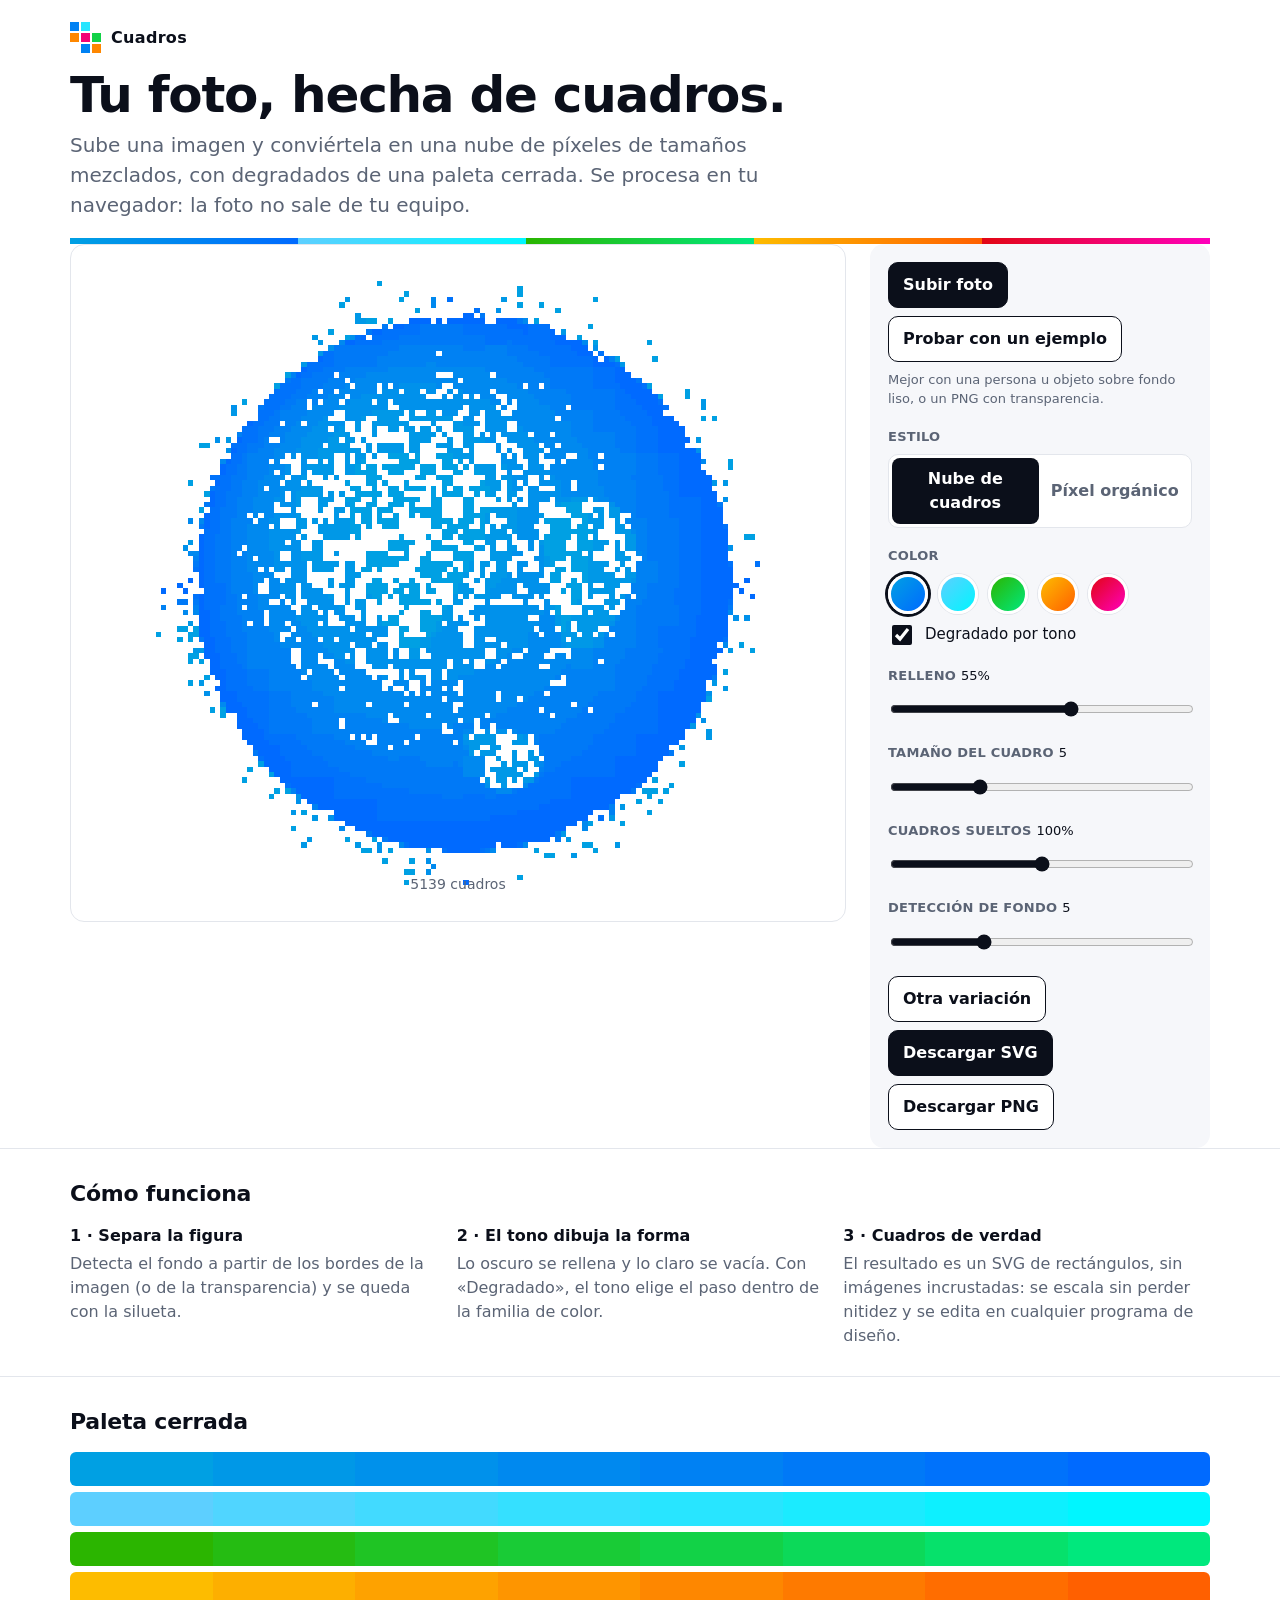
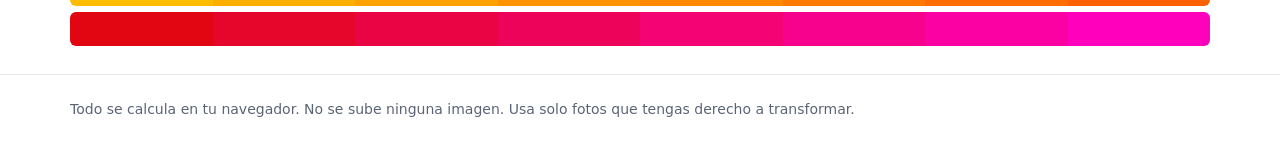
==== landing/index.html @ aa79e7e4 "Landing estatica: sube una foto y descarga SVG/PNG (nube de cuadros y pixel organico) Co-Authored-By" ====
<!doctype html>
<html lang="es">
<head>
<meta charset="utf-8">
<meta name="viewport" content="width=device-width, initial-scale=1">
<title>Cuadros · convierte tu foto en una nube de píxeles</title>
<meta name="description" content="Sube una foto y conviértela en una nube de cuadros o en un retrato de píxeles de tamaños mezclados, con una paleta cerrada de degradados. Se procesa en tu navegador y se descarga en SVG o PNG.">
<style>
  :root{
    --bg:#fff; --ink:#0b0f1a; --muted:#5b6475; --line:#e3e6ec; --panel:#f6f7fa;
    --azul:#0081f3; --cian:#35e0ff; --verde:#12d247; --naranja:#fe7a00; --magenta:#f7028c;
  }
  *{box-sizing:border-box}
  html{-webkit-text-size-adjust:100%}
  body{margin:0;background:var(--bg);color:var(--ink);font:16px/1.5 system-ui,-apple-system,"Segoe UI",Roboto,sans-serif}
  a{color:inherit}
  .wrap{max-width:1180px;margin:0 auto;padding:0 20px}
  header{padding:22px 0 0}
  .marca{display:flex;align-items:center;gap:10px;font-weight:700;letter-spacing:.02em}
  .marca i{display:grid;grid-template-columns:repeat(3,9px);grid-auto-rows:9px;gap:2px}
  .marca i b{display:block}
  h1{font-size:clamp(30px,4.6vw,50px);line-height:1.05;letter-spacing:-.025em;margin:16px 0 8px}
  .lead{font-size:clamp(17px,2vw,20px);color:var(--muted);max-width:56ch;margin:0 0 6px}
  .franja{display:flex;height:6px;margin:18px 0 0}
  .franja span{flex:1}
  main{padding:20px 0 36px}
  .app{display:grid;grid-template-columns:minmax(0,1fr) 340px;gap:24px;align-items:start}
  .lienzo{background:#fff;border:1px solid var(--line);border-radius:14px;min-height:420px;display:grid;place-items:center;padding:14px;position:relative;overflow:hidden}
  .lienzo img.res{max-width:100%;max-height:72vh;display:block;image-rendering:pixelated}
  .lienzo.arrastrando{outline:3px dashed var(--azul);outline-offset:-10px}
  .estado{position:absolute;inset:auto 12px 12px 12px;font-size:14px;color:var(--muted);text-align:center}
  .panel{background:var(--panel);border-radius:14px;padding:18px;display:grid;gap:18px}
  .grupo{display:grid;gap:8px}
  .grupo>label:not(.chk),.grupo>.t{font-size:13px;font-weight:600;letter-spacing:.02em;text-transform:uppercase;color:var(--muted)}
  .fila{display:flex;gap:8px;flex-wrap:wrap}
  button,select,input[type=file]::file-selector-button{font:inherit}
  .btn{appearance:none;border:1px solid var(--ink);background:var(--ink);color:#fff;border-radius:10px;padding:10px 14px;cursor:pointer;font-weight:600;min-height:44px}
  .btn.sec{background:#fff;color:var(--ink)}
  .btn:hover{opacity:.88}
  .btn:focus-visible,.sw:focus-visible,.tab:focus-visible,select:focus-visible,input:focus-visible{outline:3px solid var(--azul);outline-offset:2px}
  .tabs{display:grid;grid-template-columns:1fr 1fr;background:#fff;border:1px solid var(--line);border-radius:10px;padding:3px;gap:3px}
  .tab{appearance:none;border:0;background:transparent;border-radius:8px;padding:9px 6px;cursor:pointer;font-weight:600;color:var(--muted);min-height:40px}
  .tab[aria-selected=true]{background:var(--ink);color:#fff}
  .sws{display:flex;gap:10px}
  .sw{width:40px;height:40px;border-radius:50%;border:3px solid #fff;box-shadow:0 0 0 1px var(--line);cursor:pointer;padding:0}
  .sw[aria-pressed=true]{box-shadow:0 0 0 3px var(--ink)}
  input[type=range]{width:100%;accent-color:var(--ink);min-height:28px}
  select{width:100%;padding:10px;border-radius:10px;border:1px solid var(--line);background:#fff;min-height:44px}
  .chk{display:flex;gap:10px;align-items:center;font-size:15px}
  .chk input{width:20px;height:20px;accent-color:var(--ink)}
  .val{font-variant-numeric:tabular-nums;color:var(--ink);font-weight:500;text-transform:none;letter-spacing:0}
  .priv{font-size:13px;color:var(--muted);margin:0}
  .oculto{display:none!important}
  section.info{padding:28px 0;border-top:1px solid var(--line)}
  section.info h2{font-size:22px;margin:0 0 14px;letter-spacing:-.01em}
  .tres{display:grid;grid-template-columns:repeat(3,1fr);gap:20px}
  .tres p{margin:4px 0 0;color:var(--muted)}
  .tres b{display:block}
  .paleta{display:grid;gap:6px}
  .paleta div{display:flex;height:34px;border-radius:6px;overflow:hidden}
  .paleta span{flex:1}
  footer{padding:24px 0 40px;color:var(--muted);font-size:14px;border-top:1px solid var(--line)}
  @media (max-width:900px){
    .app{grid-template-columns:1fr}
    .tres{grid-template-columns:1fr}
    .lienzo{min-height:300px}
  }
  @media (prefers-reduced-motion:no-preference){ .lienzo img.res{transition:opacity .15s} .lienzo.cargando img.res{opacity:.4} }
</style>
</head>
<body>
<header>
  <div class="wrap">
    <div class="marca" aria-label="Cuadros"><i id="logo" aria-hidden="true"></i><span>Cuadros</span></div>
    <h1>Tu foto, hecha de cuadros.</h1>
    <p class="lead">Sube una imagen y conviértela en una nube de píxeles de tamaños mezclados, con degradados de una paleta cerrada. Se procesa en tu navegador: la foto no sale de tu equipo.</p>
    <div class="franja" id="franja" aria-hidden="true"></div>
  </div>
</header>

<main class="wrap">
  <div class="app">
    <div class="lienzo" id="lienzo">
      <img class="res" id="res" alt="Resultado en cuadros" hidden>
      <p class="estado" id="estado">Arrastra una imagen aquí o pulsa «Subir foto».</p>
    </div>

    <aside class="panel" aria-label="Ajustes">
      <div class="grupo">
        <div class="fila">
          <button class="btn" id="subir" type="button">Subir foto</button>
          <button class="btn sec" id="ejemplo" type="button">Probar con un ejemplo</button>
        </div>
        <input id="fichero" type="file" accept="image/*" class="oculto">
        <p class="priv">Mejor con una persona u objeto sobre fondo liso, o un PNG con transparencia.</p>
      </div>

      <div class="grupo">
        <span class="t">Estilo</span>
        <div class="tabs" role="tablist">
          <button class="tab" role="tab" id="t-nube" aria-selected="true" type="button">Nube de cuadros</button>
          <button class="tab" role="tab" id="t-pixel" aria-selected="false" type="button">Píxel orgánico</button>
        </div>
      </div>

      <div class="grupo" id="g-color">
        <span class="t">Color</span>
        <div class="sws" id="sws" role="group" aria-label="Color"></div>
        <label class="chk"><input type="checkbox" id="degradado" checked> Degradado por tono</label>
      </div>

      <div class="grupo oculto" id="g-esquema">
        <label for="esquema">Combinación</label>
        <select id="esquema"></select>
      </div>

      <div class="grupo" id="g-relleno">
        <label for="relleno">Relleno <span class="val" id="v-relleno"></span></label>
        <input type="range" id="relleno" min="10" max="85" value="55">
      </div>

      <div class="grupo">
        <label for="celda">Tamaño del cuadro <span class="val" id="v-celda"></span></label>
        <input type="range" id="celda" min="3" max="10" value="5">
      </div>

      <div class="grupo">
        <label for="dispersion">Cuadros sueltos <span class="val" id="v-dispersion"></span></label>
        <input type="range" id="dispersion" min="0" max="200" value="100">
      </div>

      <div class="grupo">
        <label for="fondo">Detección de fondo <span class="val" id="v-fondo"></span></label>
        <input type="range" id="fondo" min="2" max="12" value="5">
      </div>

      <div class="grupo">
        <div class="fila">
          <button class="btn sec" id="otra" type="button">Otra variación</button>
        </div>
        <div class="fila">
          <button class="btn" id="d-svg" type="button" disabled>Descargar SVG</button>
          <button class="btn sec" id="d-png" type="button" disabled>Descargar PNG</button>
        </div>
      </div>
    </aside>
  </div>
</main>

<section class="info">
  <div class="wrap">
    <h2>Cómo funciona</h2>
    <div class="tres">
      <div><b>1 · Separa la figura</b><p>Detecta el fondo a partir de los bordes de la imagen (o de la transparencia) y se queda con la silueta.</p></div>
      <div><b>2 · El tono dibuja la forma</b><p>Lo oscuro se rellena y lo claro se vacía. Con «Degradado», el tono elige el paso dentro de la familia de color.</p></div>
      <div><b>3 · Cuadros de verdad</b><p>El resultado es un SVG de rectángulos, sin imágenes incrustadas: se escala sin perder nitidez y se edita en cualquier programa de diseño.</p></div>
    </div>
  </div>
</section>

<section class="info">
  <div class="wrap">
    <h2>Paleta cerrada</h2>
    <div class="paleta" id="paleta"></div>
  </div>
</section>

<footer>
  <div class="wrap">Todo se calcula en tu navegador. No se sube ninguna imagen. Usa solo fotos que tengas derecho a transformar.</div>
</footer>

<script src="generador.js"></script>
<script src="app.js"></script>
</body>
</html>
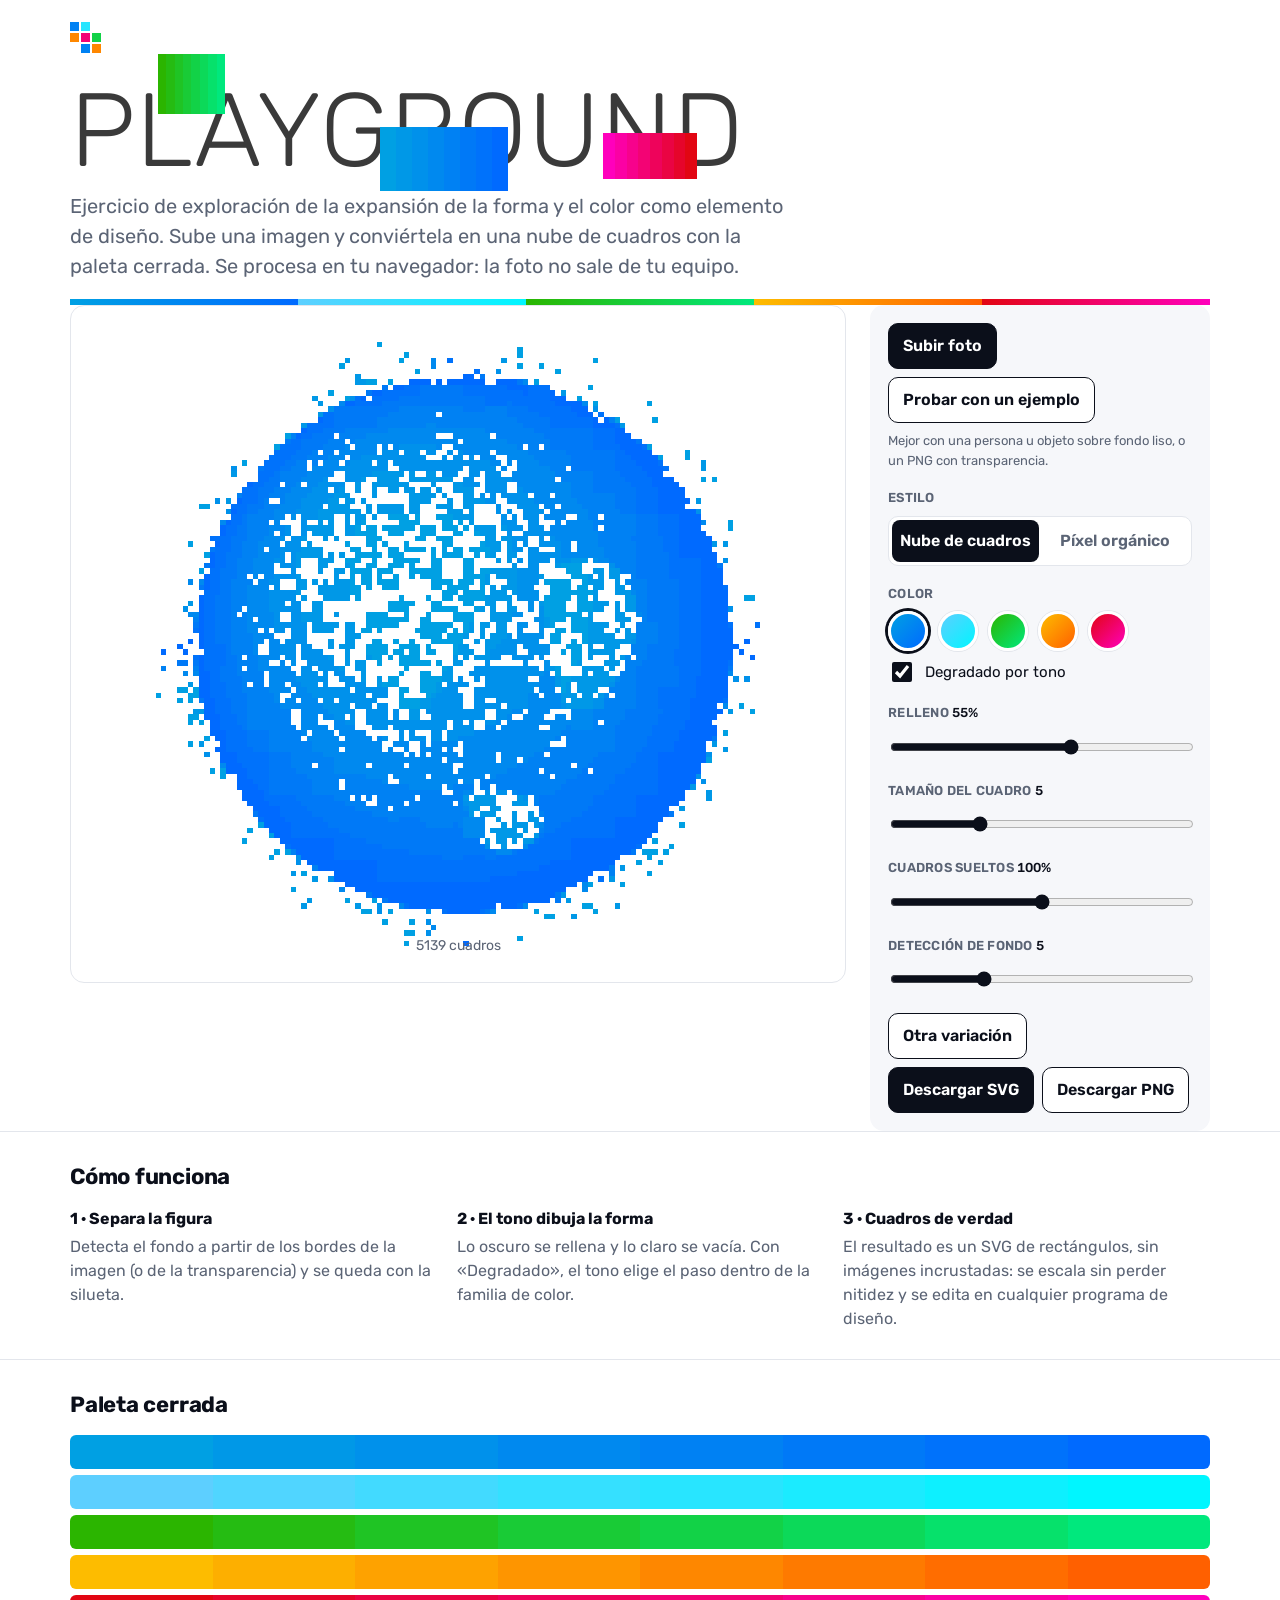
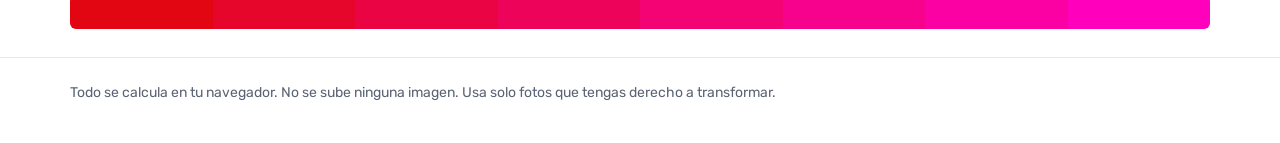
==== commit 62595906: "Landing: nombre Playground, wordmark con rectangulos de la paleta, texto del ejercicio Co-Authored-B" ====
--- a/landing/index.html
+++ b/landing/index.html
@@ -3,8 +3,9 @@
 <head>
 <meta charset="utf-8">
 <meta name="viewport" content="width=device-width, initial-scale=1">
-<title>Cuadros · convierte tu foto en una nube de píxeles</title>
-<meta name="description" content="Sube una foto y conviértela en una nube de cuadros o en un retrato de píxeles de tamaños mezclados, con una paleta cerrada de degradados. Se procesa en tu navegador y se descarga en SVG o PNG.">
+<title>Playground · forma y color en cuadros</title>
+<meta name="description" content="Playground: ejercicio de exploración de la expansión de la forma y el color como elemento de diseño. Sube una foto y conviértela en una nube de cuadros o en un retrato de píxeles de tamaños mezclados, con una paleta cerrada de degradados. Se procesa en tu navegador y se descarga en SVG o PNG.">
+<link rel="preconnect" href="https://fonts.googleapis.com"><link rel="preconnect" href="https://fonts.gstatic.com" crossorigin><link href="https://fonts.googleapis.com/css2?family=Rubik:wght@300;400;600&display=swap" rel="stylesheet">
 <style>
   :root{
     --bg:#fff; --ink:#0b0f1a; --muted:#5b6475; --line:#e3e6ec; --panel:#f6f7fa;
@@ -12,14 +13,19 @@
   }
   *{box-sizing:border-box}
   html{-webkit-text-size-adjust:100%}
-  body{margin:0;background:var(--bg);color:var(--ink);font:16px/1.5 system-ui,-apple-system,"Segoe UI",Roboto,sans-serif}
+  body{margin:0;background:var(--bg);color:var(--ink);font:16px/1.5 Rubik,system-ui,-apple-system,"Segoe UI",Roboto,sans-serif}
   a{color:inherit}
   .wrap{max-width:1180px;margin:0 auto;padding:0 20px}
   header{padding:22px 0 0}
-  .marca{display:flex;align-items:center;gap:10px;font-weight:700;letter-spacing:.02em}
+  .marca{display:flex;align-items:center;gap:10px}
   .marca i{display:grid;grid-template-columns:repeat(3,9px);grid-auto-rows:9px;gap:2px}
   .marca i b{display:block}
-  h1{font-size:clamp(30px,4.6vw,50px);line-height:1.05;letter-spacing:-.025em;margin:16px 0 8px}
+  .wm{position:relative;display:inline-block;margin:26px 0 8px;font-weight:300;font-size:clamp(40px,9vw,104px);line-height:1;letter-spacing:.01em;color:#3a3a3a}
+  h1{margin:0;font:inherit}
+  .wm .r{position:absolute;display:block}
+  .wm .r1{left:13%;top:-24%;width:10%;height:58%}
+  .wm .r2{left:46%;top:46%;width:19%;height:62%}
+  .wm .r3{left:79%;top:52%;width:14%;height:44%}
   .lead{font-size:clamp(17px,2vw,20px);color:var(--muted);max-width:56ch;margin:0 0 6px}
   .franja{display:flex;height:6px;margin:18px 0 0}
   .franja span{flex:1}
@@ -71,9 +77,9 @@
 <body>
 <header>
   <div class="wrap">
-    <div class="marca" aria-label="Cuadros"><i id="logo" aria-hidden="true"></i><span>Cuadros</span></div>
-    <h1>Tu foto, hecha de cuadros.</h1>
-    <p class="lead">Sube una imagen y conviértela en una nube de píxeles de tamaños mezclados, con degradados de una paleta cerrada. Se procesa en tu navegador: la foto no sale de tu equipo.</p>
+    <div class="marca" aria-hidden="true"><i id="logo"></i></div>
+    <h1 class="wm" aria-label="Playground"><span aria-hidden="true">PLAYGROUND</span><i class="r r1" id="r1" aria-hidden="true"></i><i class="r r2" id="r2" aria-hidden="true"></i><i class="r r3" id="r3" aria-hidden="true"></i></h1>
+    <p class="lead">Ejercicio de exploración de la expansión de la forma y el color como elemento de diseño. Sube una imagen y conviértela en una nube de cuadros con la paleta cerrada. Se procesa en tu navegador: la foto no sale de tu equipo.</p>
     <div class="franja" id="franja" aria-hidden="true"></div>
   </div>
 </header>
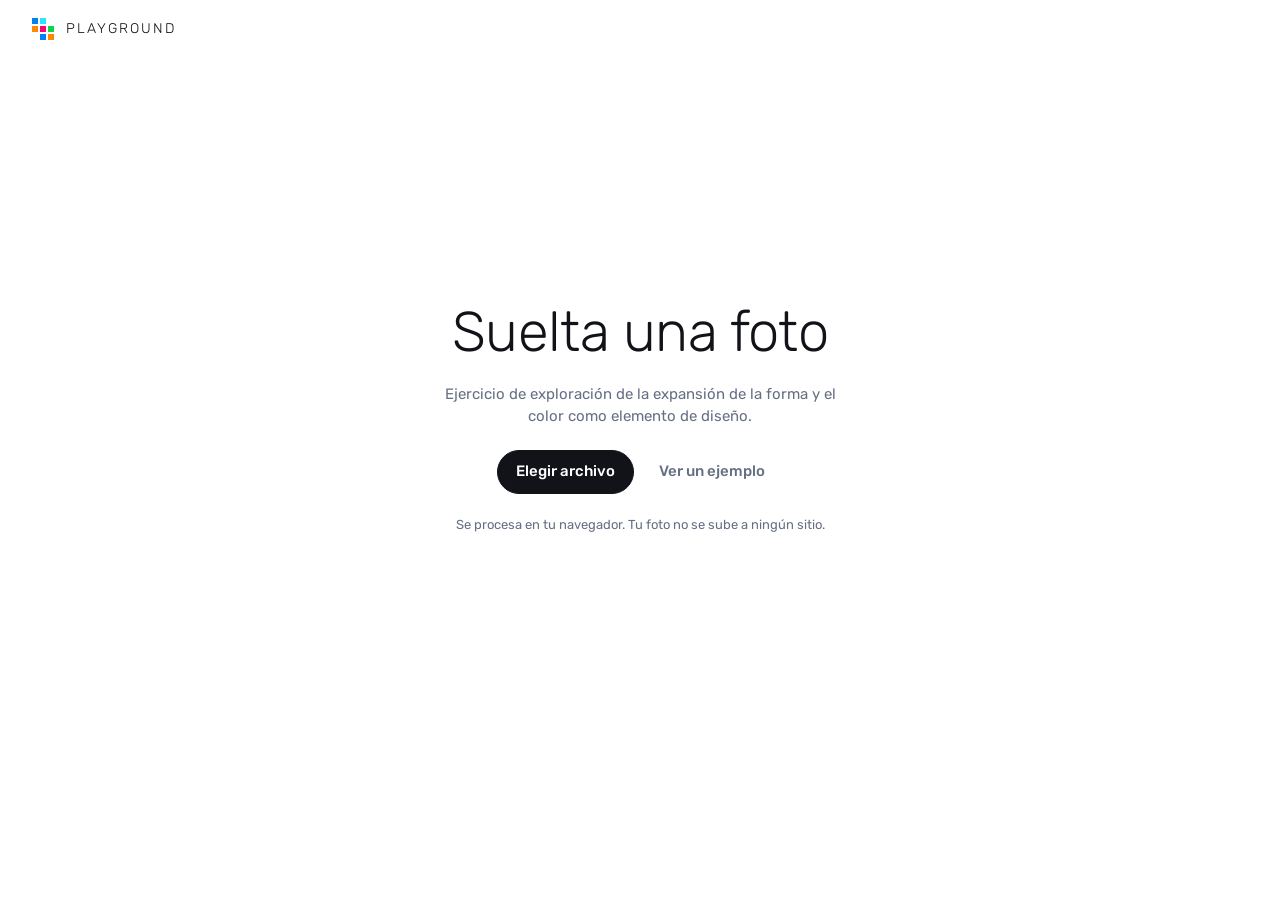
==== commit fa983cf9: "Landing: maqueta minimal (estado vacio, dock de controles, ajustes bajo demanda, movil) Co-Authored-" ====
--- a/landing/index.html
+++ b/landing/index.html
@@ -2,178 +2,144 @@
 <html lang="es">
 <head>
 <meta charset="utf-8">
-<meta name="viewport" content="width=device-width, initial-scale=1">
+<meta name="viewport" content="width=device-width, initial-scale=1, viewport-fit=cover">
 <title>Playground · forma y color en cuadros</title>
-<meta name="description" content="Playground: ejercicio de exploración de la expansión de la forma y el color como elemento de diseño. Sube una foto y conviértela en una nube de cuadros o en un retrato de píxeles de tamaños mezclados, con una paleta cerrada de degradados. Se procesa en tu navegador y se descarga en SVG o PNG.">
-<link rel="preconnect" href="https://fonts.googleapis.com"><link rel="preconnect" href="https://fonts.gstatic.com" crossorigin><link href="https://fonts.googleapis.com/css2?family=Rubik:wght@300;400;600&display=swap" rel="stylesheet">
+<meta name="description" content="Playground: ejercicio de exploración de la expansión de la forma y el color como elemento de diseño. Convierte una foto en cuadros, en tu navegador, y descárgala en SVG o PNG.">
+<link rel="preconnect" href="https://fonts.googleapis.com"><link rel="preconnect" href="https://fonts.gstatic.com" crossorigin>
+<link href="https://fonts.googleapis.com/css2?family=Rubik:wght@300;400;500&display=swap" rel="stylesheet">
 <style>
   :root{
-    --bg:#fff; --ink:#0b0f1a; --muted:#5b6475; --line:#e3e6ec; --panel:#f6f7fa;
-    --azul:#0081f3; --cian:#35e0ff; --verde:#12d247; --naranja:#fe7a00; --magenta:#f7028c;
+    --bg:#fff; --ink:#111318; --mute:#667085; --line:#e7e9ee; --soft:#f4f5f8;
+    --azul:#0081f3; --r:14px;
+    --font:Rubik,system-ui,-apple-system,"Segoe UI",Roboto,sans-serif;
   }
   *{box-sizing:border-box}
-  html{-webkit-text-size-adjust:100%}
-  body{margin:0;background:var(--bg);color:var(--ink);font:16px/1.5 Rubik,system-ui,-apple-system,"Segoe UI",Roboto,sans-serif}
-  a{color:inherit}
-  .wrap{max-width:1180px;margin:0 auto;padding:0 20px}
-  header{padding:22px 0 0}
-  .marca{display:flex;align-items:center;gap:10px}
-  .marca i{display:grid;grid-template-columns:repeat(3,9px);grid-auto-rows:9px;gap:2px}
-  .marca i b{display:block}
-  .wm{position:relative;display:inline-block;margin:26px 0 8px;font-weight:300;font-size:clamp(40px,9vw,104px);line-height:1;letter-spacing:.01em;color:#3a3a3a}
-  h1{margin:0;font:inherit}
-  .wm .r{position:absolute;display:block}
-  .wm .r1{left:13%;top:-24%;width:10%;height:58%}
-  .wm .r2{left:46%;top:46%;width:19%;height:62%}
-  .wm .r3{left:79%;top:52%;width:14%;height:44%}
-  .lead{font-size:clamp(17px,2vw,20px);color:var(--muted);max-width:56ch;margin:0 0 6px}
-  .franja{display:flex;height:6px;margin:18px 0 0}
-  .franja span{flex:1}
-  main{padding:20px 0 36px}
-  .app{display:grid;grid-template-columns:minmax(0,1fr) 340px;gap:24px;align-items:start}
-  .lienzo{background:#fff;border:1px solid var(--line);border-radius:14px;min-height:420px;display:grid;place-items:center;padding:14px;position:relative;overflow:hidden}
-  .lienzo img.res{max-width:100%;max-height:72vh;display:block;image-rendering:pixelated}
-  .lienzo.arrastrando{outline:3px dashed var(--azul);outline-offset:-10px}
-  .estado{position:absolute;inset:auto 12px 12px 12px;font-size:14px;color:var(--muted);text-align:center}
-  .panel{background:var(--panel);border-radius:14px;padding:18px;display:grid;gap:18px}
-  .grupo{display:grid;gap:8px}
-  .grupo>label:not(.chk),.grupo>.t{font-size:13px;font-weight:600;letter-spacing:.02em;text-transform:uppercase;color:var(--muted)}
-  .fila{display:flex;gap:8px;flex-wrap:wrap}
-  button,select,input[type=file]::file-selector-button{font:inherit}
-  .btn{appearance:none;border:1px solid var(--ink);background:var(--ink);color:#fff;border-radius:10px;padding:10px 14px;cursor:pointer;font-weight:600;min-height:44px}
-  .btn.sec{background:#fff;color:var(--ink)}
-  .btn:hover{opacity:.88}
-  .btn:focus-visible,.sw:focus-visible,.tab:focus-visible,select:focus-visible,input:focus-visible{outline:3px solid var(--azul);outline-offset:2px}
-  .tabs{display:grid;grid-template-columns:1fr 1fr;background:#fff;border:1px solid var(--line);border-radius:10px;padding:3px;gap:3px}
-  .tab{appearance:none;border:0;background:transparent;border-radius:8px;padding:9px 6px;cursor:pointer;font-weight:600;color:var(--muted);min-height:40px}
-  .tab[aria-selected=true]{background:var(--ink);color:#fff}
-  .sws{display:flex;gap:10px}
-  .sw{width:40px;height:40px;border-radius:50%;border:3px solid #fff;box-shadow:0 0 0 1px var(--line);cursor:pointer;padding:0}
-  .sw[aria-pressed=true]{box-shadow:0 0 0 3px var(--ink)}
-  input[type=range]{width:100%;accent-color:var(--ink);min-height:28px}
-  select{width:100%;padding:10px;border-radius:10px;border:1px solid var(--line);background:#fff;min-height:44px}
-  .chk{display:flex;gap:10px;align-items:center;font-size:15px}
-  .chk input{width:20px;height:20px;accent-color:var(--ink)}
-  .val{font-variant-numeric:tabular-nums;color:var(--ink);font-weight:500;text-transform:none;letter-spacing:0}
-  .priv{font-size:13px;color:var(--muted);margin:0}
-  .oculto{display:none!important}
-  section.info{padding:28px 0;border-top:1px solid var(--line)}
-  section.info h2{font-size:22px;margin:0 0 14px;letter-spacing:-.01em}
-  .tres{display:grid;grid-template-columns:repeat(3,1fr);gap:20px}
-  .tres p{margin:4px 0 0;color:var(--muted)}
-  .tres b{display:block}
-  .paleta{display:grid;gap:6px}
-  .paleta div{display:flex;height:34px;border-radius:6px;overflow:hidden}
-  .paleta span{flex:1}
-  footer{padding:24px 0 40px;color:var(--muted);font-size:14px;border-top:1px solid var(--line)}
-  @media (max-width:900px){
-    .app{grid-template-columns:1fr}
-    .tres{grid-template-columns:1fr}
-    .lienzo{min-height:300px}
+  html,body{height:100%}
+  body{margin:0;background:var(--bg);color:var(--ink);font:400 15px/1.45 var(--font);-webkit-font-smoothing:antialiased;display:grid;grid-template-rows:auto 1fr;grid-template-columns:minmax(0,1fr);min-height:100dvh;overflow-x:hidden}
+  button,select,input{font:inherit;color:inherit}
+  [hidden]{display:none!important}
+
+  /* barra superior */
+  .top{display:flex;align-items:center;justify-content:space-between;gap:12px;padding:18px clamp(16px,3vw,32px)}
+  .logo{display:flex;align-items:center;gap:12px;font-weight:300;letter-spacing:.14em;font-size:14px;text-transform:uppercase}
+  .logo i{display:grid;grid-template-columns:repeat(3,6px);gap:2px}
+  .logo i b{width:6px;height:6px;display:block}
+  .acciones{display:flex;gap:8px;align-items:center}
+
+  .btn{appearance:none;border:1px solid var(--line);background:#fff;border-radius:999px;padding:0 18px;min-height:44px;cursor:pointer;font-weight:500;display:inline-flex;align-items:center;gap:8px;transition:background .15s,border-color .15s}
+  .btn:hover{background:var(--soft)}
+  .btn.pri{background:var(--ink);color:#fff;border-color:var(--ink)}
+  .btn.pri:hover{background:#2a2e38}
+  .btn.txt{border-color:transparent;color:var(--mute)}
+  .btn.txt:hover{color:var(--ink);background:transparent}
+  :is(.btn,.seg button,.sw,.ico,select,input):focus-visible{outline:2px solid var(--azul);outline-offset:2px}
+
+  /* escenario */
+  .stage{min-width:0;position:relative;display:grid;place-items:center;padding:0 clamp(16px,4vw,48px) 120px;min-height:0;transition:background .2s}
+  .stage.drag{background:var(--soft)}
+  .vacio{text-align:center;max-width:520px;display:grid;gap:22px;justify-items:center}
+  .vacio h1{margin:0;font-weight:300;font-size:clamp(34px,6vw,56px);line-height:1.05;letter-spacing:-.01em}
+  .vacio p{margin:0;color:var(--mute);max-width:42ch}
+  .vacio .fila{display:flex;gap:6px;flex-wrap:wrap;justify-content:center}
+  .vacio small{color:var(--mute);font-size:13px}
+  .res{width:100%;height:calc(100dvh - 230px);object-fit:contain;display:block;opacity:0;transition:opacity .25s}
+  .res.ok{opacity:1}
+  .stage.carga .res{opacity:.35}
+  .meta{position:absolute;left:clamp(16px,3vw,32px);bottom:112px;font-size:13px;color:var(--mute);font-variant-numeric:tabular-nums}
+  .aviso{position:absolute;top:0;left:50%;transform:translateX(-50%);max-width:min(92%,460px);background:var(--ink);color:#fff;border-radius:12px;padding:10px 16px;font-size:14px;text-align:center}
+
+  /* dock de controles */
+  .dock{position:fixed;left:50%;bottom:max(18px,env(safe-area-inset-bottom));transform:translateX(-50%);display:flex;align-items:center;gap:6px;background:#fff;border:1px solid var(--line);border-radius:999px;padding:6px;box-shadow:0 8px 30px rgba(17,19,24,.08);max-width:calc(100vw - 24px)}
+  .sep{width:1px;height:24px;background:var(--line);margin:0 4px;flex:none}
+  .seg{display:flex;background:var(--soft);border-radius:999px;padding:3px}
+  .seg button{appearance:none;border:0;background:transparent;border-radius:999px;padding:0 16px;min-height:38px;cursor:pointer;color:var(--mute);font-weight:500;white-space:nowrap}
+  .seg button[aria-pressed=true]{background:#fff;color:var(--ink);box-shadow:0 1px 3px rgba(17,19,24,.12)}
+  .sws{display:flex;gap:4px;padding:0 2px}
+  .sw{width:44px;height:44px;border-radius:50%;border:0;background:none;cursor:pointer;display:grid;place-items:center;padding:0}
+  .sw span{width:24px;height:24px;border-radius:50%;display:block;transition:transform .15s,box-shadow .15s}
+  .sw:hover span{transform:scale(1.1)}
+  .sw[aria-pressed=true] span{box-shadow:0 0 0 2px #fff,0 0 0 4px var(--ink)}
+  .ico{appearance:none;border:0;background:transparent;width:44px;height:44px;border-radius:50%;cursor:pointer;display:grid;place-items:center;color:var(--ink)}
+  .ico:hover{background:var(--soft)}
+  .ico[aria-expanded=true]{background:var(--soft)}
+  .ico svg{width:20px;height:20px}
+  .combo{border:0;background:transparent;min-height:44px;padding:0 8px;font-weight:500;max-width:220px;cursor:pointer}
+
+  /* ajustes (divulgación progresiva) */
+  .ajustes{position:fixed;left:50%;bottom:calc(max(18px,env(safe-area-inset-bottom)) + 66px);transform:translateX(-50%);width:min(340px,calc(100vw - 24px));background:#fff;border:1px solid var(--line);border-radius:var(--r);box-shadow:0 12px 40px rgba(17,19,24,.12);padding:18px;display:grid;gap:16px}
+  .campo{display:grid;gap:4px}
+  .campo label,.campo .l{display:flex;justify-content:space-between;font-size:13px;color:var(--mute)}
+  .campo output{color:var(--ink);font-variant-numeric:tabular-nums}
+  input[type=range]{width:100%;accent-color:var(--ink);height:28px;margin:0}
+  .sw-line{display:flex;justify-content:space-between;align-items:center;font-size:14px}
+  .sw-line input{width:20px;height:20px;accent-color:var(--ink)}
+
+  .pie{position:fixed;right:clamp(16px,3vw,32px);top:26px;display:none}
+
+  @media (max-width:720px){
+    .top{padding:14px 16px}
+    .dock{flex-wrap:wrap;justify-content:center;border-radius:22px;width:calc(100vw - 24px)}
+    .sep{display:none}
+    .meta{display:none}
+    .btn .t{display:none}
+    .btn{padding:0 14px}
+    .res{height:calc(100dvh - 300px)}
+    .stage{padding-bottom:170px}
+    .ajustes{bottom:calc(max(18px,env(safe-area-inset-bottom)) + 130px)}
   }
-  @media (prefers-reduced-motion:no-preference){ .lienzo img.res{transition:opacity .15s} .lienzo.cargando img.res{opacity:.4} }
+  @media (prefers-reduced-motion:reduce){*{transition:none!important}}
 </style>
 </head>
 <body>
-<header>
-  <div class="wrap">
-    <div class="marca" aria-hidden="true"><i id="logo"></i></div>
-    <h1 class="wm" aria-label="Playground"><span aria-hidden="true">PLAYGROUND</span><i class="r r1" id="r1" aria-hidden="true"></i><i class="r r2" id="r2" aria-hidden="true"></i><i class="r r3" id="r3" aria-hidden="true"></i></h1>
-    <p class="lead">Ejercicio de exploración de la expansión de la forma y el color como elemento de diseño. Sube una imagen y conviértela en una nube de cuadros con la paleta cerrada. Se procesa en tu navegador: la foto no sale de tu equipo.</p>
-    <div class="franja" id="franja" aria-hidden="true"></div>
+<header class="top">
+  <div class="logo" aria-label="Playground"><i id="logo" aria-hidden="true"></i>Playground</div>
+  <div class="acciones" id="acciones" hidden>
+    <button class="btn txt" id="nueva" type="button" aria-label="Nueva foto"><svg width="18" height="18" viewBox="0 0 24 24" fill="none" stroke="currentColor" stroke-width="1.6" stroke-linecap="round"><path d="M12 5v14M5 12h14"/></svg><span class="t">Nueva foto</span></button>
+    <button class="btn" id="d-png" type="button">PNG</button>
+    <button class="btn pri" id="d-svg" type="button"><span class="t">Descargar&nbsp;</span>SVG</button>
   </div>
 </header>
 
-<main class="wrap">
-  <div class="app">
-    <div class="lienzo" id="lienzo">
-      <img class="res" id="res" alt="Resultado en cuadros" hidden>
-      <p class="estado" id="estado">Arrastra una imagen aquí o pulsa «Subir foto».</p>
+<main class="stage" id="stage">
+  <section class="vacio" id="vacio">
+    <h1>Suelta una foto</h1>
+    <p>Ejercicio de exploración de la expansión de la forma y el color como elemento de diseño.</p>
+    <div class="fila">
+      <button class="btn pri" id="subir" type="button">Elegir archivo</button>
+      <button class="btn txt" id="ejemplo" type="button">Ver un ejemplo</button>
     </div>
-
-    <aside class="panel" aria-label="Ajustes">
-      <div class="grupo">
-        <div class="fila">
-          <button class="btn" id="subir" type="button">Subir foto</button>
-          <button class="btn sec" id="ejemplo" type="button">Probar con un ejemplo</button>
-        </div>
-        <input id="fichero" type="file" accept="image/*" class="oculto">
-        <p class="priv">Mejor con una persona u objeto sobre fondo liso, o un PNG con transparencia.</p>
-      </div>
-
-      <div class="grupo">
-        <span class="t">Estilo</span>
-        <div class="tabs" role="tablist">
-          <button class="tab" role="tab" id="t-nube" aria-selected="true" type="button">Nube de cuadros</button>
-          <button class="tab" role="tab" id="t-pixel" aria-selected="false" type="button">Píxel orgánico</button>
-        </div>
-      </div>
-
-      <div class="grupo" id="g-color">
-        <span class="t">Color</span>
-        <div class="sws" id="sws" role="group" aria-label="Color"></div>
-        <label class="chk"><input type="checkbox" id="degradado" checked> Degradado por tono</label>
-      </div>
-
-      <div class="grupo oculto" id="g-esquema">
-        <label for="esquema">Combinación</label>
-        <select id="esquema"></select>
-      </div>
-
-      <div class="grupo" id="g-relleno">
-        <label for="relleno">Relleno <span class="val" id="v-relleno"></span></label>
-        <input type="range" id="relleno" min="10" max="85" value="55">
-      </div>
-
-      <div class="grupo">
-        <label for="celda">Tamaño del cuadro <span class="val" id="v-celda"></span></label>
-        <input type="range" id="celda" min="3" max="10" value="5">
-      </div>
-
-      <div class="grupo">
-        <label for="dispersion">Cuadros sueltos <span class="val" id="v-dispersion"></span></label>
-        <input type="range" id="dispersion" min="0" max="200" value="100">
-      </div>
-
-      <div class="grupo">
-        <label for="fondo">Detección de fondo <span class="val" id="v-fondo"></span></label>
-        <input type="range" id="fondo" min="2" max="12" value="5">
-      </div>
-
-      <div class="grupo">
-        <div class="fila">
-          <button class="btn sec" id="otra" type="button">Otra variación</button>
-        </div>
-        <div class="fila">
-          <button class="btn" id="d-svg" type="button" disabled>Descargar SVG</button>
-          <button class="btn sec" id="d-png" type="button" disabled>Descargar PNG</button>
-        </div>
-      </div>
-    </aside>
-  </div>
+    <small>Se procesa en tu navegador. Tu foto no se sube a ningún sitio.</small>
+  </section>
+  <img class="res" id="res" alt="Resultado en cuadros" hidden>
+  <div class="meta" id="meta" aria-live="polite"></div>
+  <div class="aviso" id="aviso" role="status" hidden></div>
+  <input id="fichero" type="file" accept="image/*" hidden>
 </main>
 
-<section class="info">
-  <div class="wrap">
-    <h2>Cómo funciona</h2>
-    <div class="tres">
-      <div><b>1 · Separa la figura</b><p>Detecta el fondo a partir de los bordes de la imagen (o de la transparencia) y se queda con la silueta.</p></div>
-      <div><b>2 · El tono dibuja la forma</b><p>Lo oscuro se rellena y lo claro se vacía. Con «Degradado», el tono elige el paso dentro de la familia de color.</p></div>
-      <div><b>3 · Cuadros de verdad</b><p>El resultado es un SVG de rectángulos, sin imágenes incrustadas: se escala sin perder nitidez y se edita en cualquier programa de diseño.</p></div>
-    </div>
+<div class="ajustes" id="ajustes" hidden role="dialog" aria-label="Ajustes">
+  <div class="campo" id="c-relleno"><label for="relleno">Relleno <output id="v-relleno"></output></label><input type="range" id="relleno" min="10" max="85" value="55"></div>
+  <div class="campo"><label for="celda">Tamaño del cuadro <output id="v-celda"></output></label><input type="range" id="celda" min="3" max="10" value="5"></div>
+  <div class="campo"><label for="dispersion">Cuadros sueltos <output id="v-dispersion"></output></label><input type="range" id="dispersion" min="0" max="200" value="100"></div>
+  <div class="campo"><label for="fondo">Detección de fondo <output id="v-fondo"></output></label><input type="range" id="fondo" min="2" max="12" value="5"></div>
+  <label class="sw-line" id="c-degradado"><span>Degradado por tono</span><input type="checkbox" id="degradado" checked></label>
+</div>
+
+<nav class="dock" id="dock" aria-label="Controles" hidden>
+  <div class="seg" role="group" aria-label="Estilo">
+    <button type="button" id="m-nube" aria-pressed="true">Nube</button>
+    <button type="button" id="m-pixel" aria-pressed="false">Píxel</button>
   </div>
-</section>
-
-<section class="info">
-  <div class="wrap">
-    <h2>Paleta cerrada</h2>
-    <div class="paleta" id="paleta"></div>
-  </div>
-</section>
-
-<footer>
-  <div class="wrap">Todo se calcula en tu navegador. No se sube ninguna imagen. Usa solo fotos que tengas derecho a transformar.</div>
-</footer>
+  <span class="sep"></span>
+  <div class="sws" id="sws" role="group" aria-label="Color"></div>
+  <select class="combo" id="esquema" aria-label="Combinación de colores" hidden></select>
+  <span class="sep"></span>
+  <button class="ico" id="otra" type="button" aria-label="Otra variación" title="Otra variación">
+    <svg viewBox="0 0 24 24" fill="none" stroke="currentColor" stroke-width="1.6" stroke-linecap="round" stroke-linejoin="round"><path d="M16 3h5v5M4 20 21 3M21 16v5h-5M15 15l6 6M4 4l5 5"/></svg>
+  </button>
+  <button class="ico" id="aj" type="button" aria-label="Ajustes" aria-expanded="false" aria-controls="ajustes" title="Ajustes">
+    <svg viewBox="0 0 24 24" fill="none" stroke="currentColor" stroke-width="1.6" stroke-linecap="round"><path d="M4 7h10M18 7h2M4 17h2M10 17h10"/><circle cx="16" cy="7" r="2"/><circle cx="8" cy="17" r="2"/></svg>
+  </button>
+</nav>
 
 <script src="generador.js"></script>
 <script src="app.js"></script>
